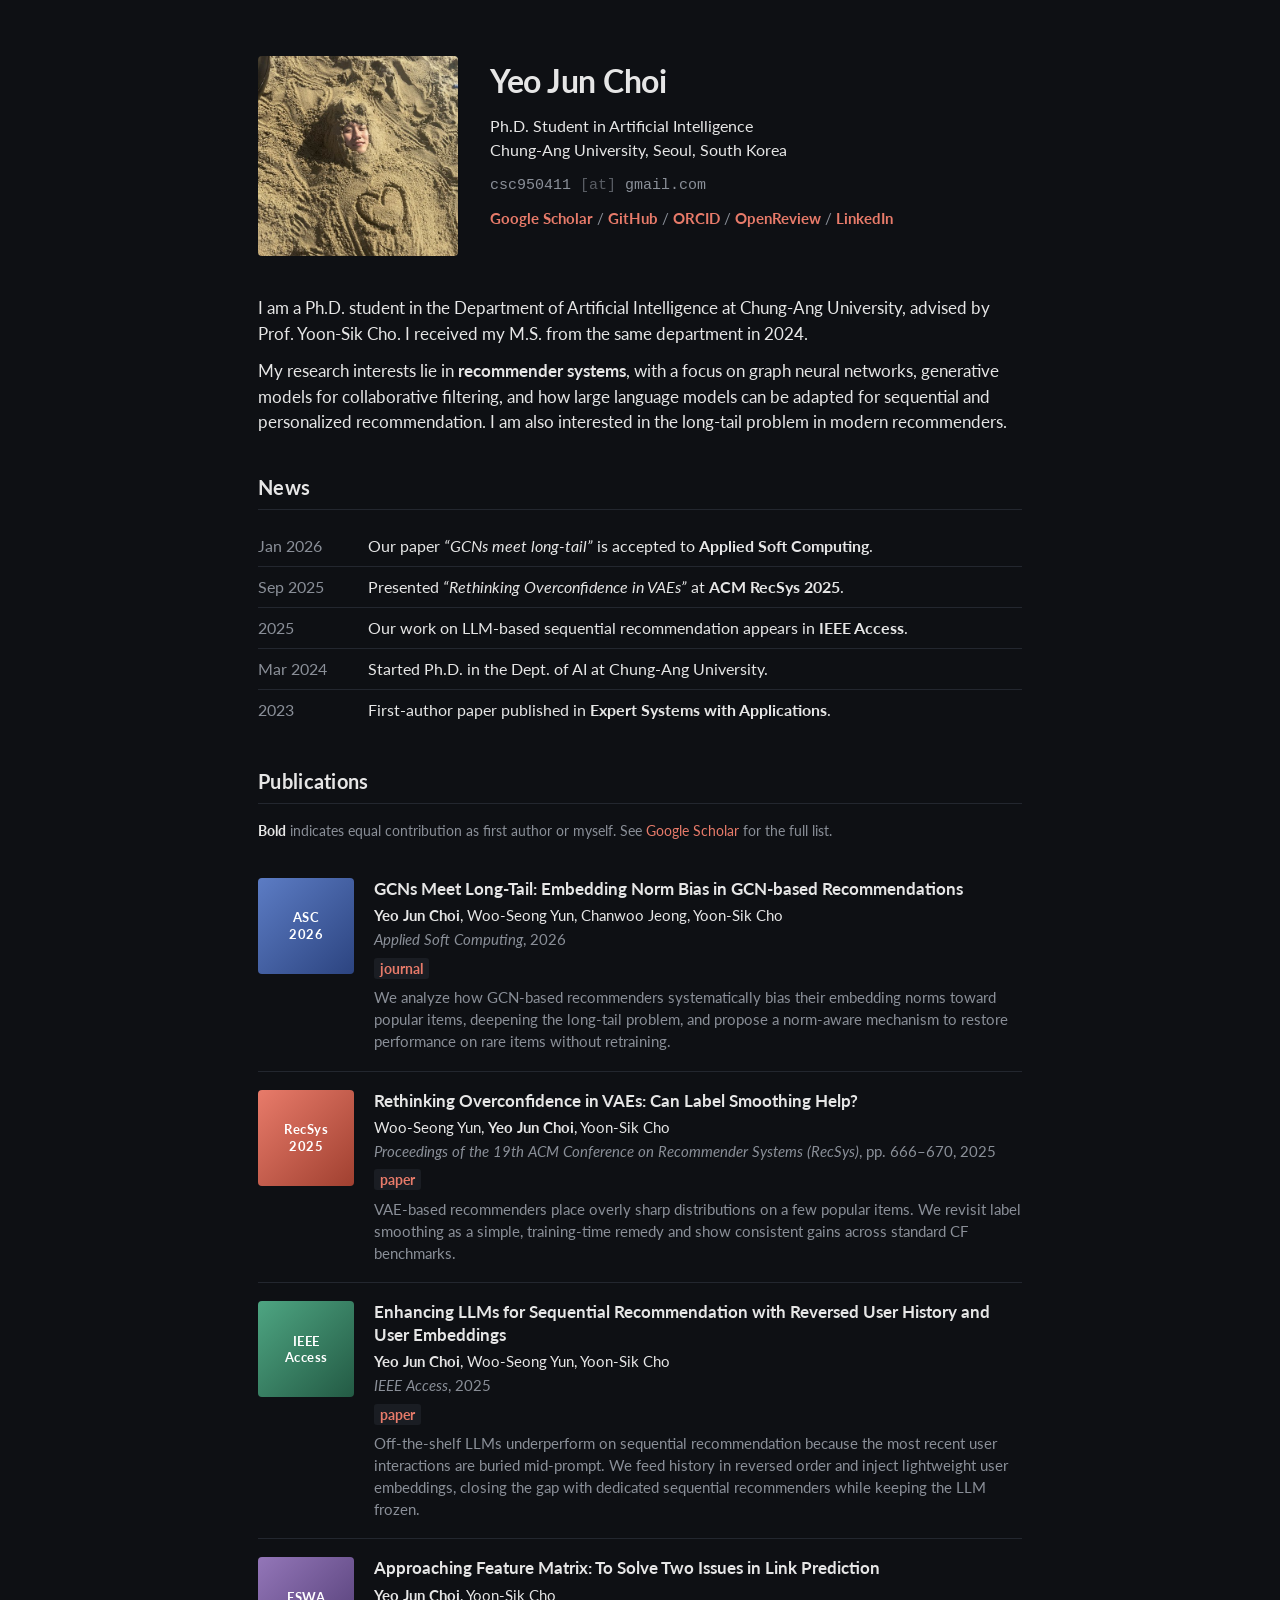
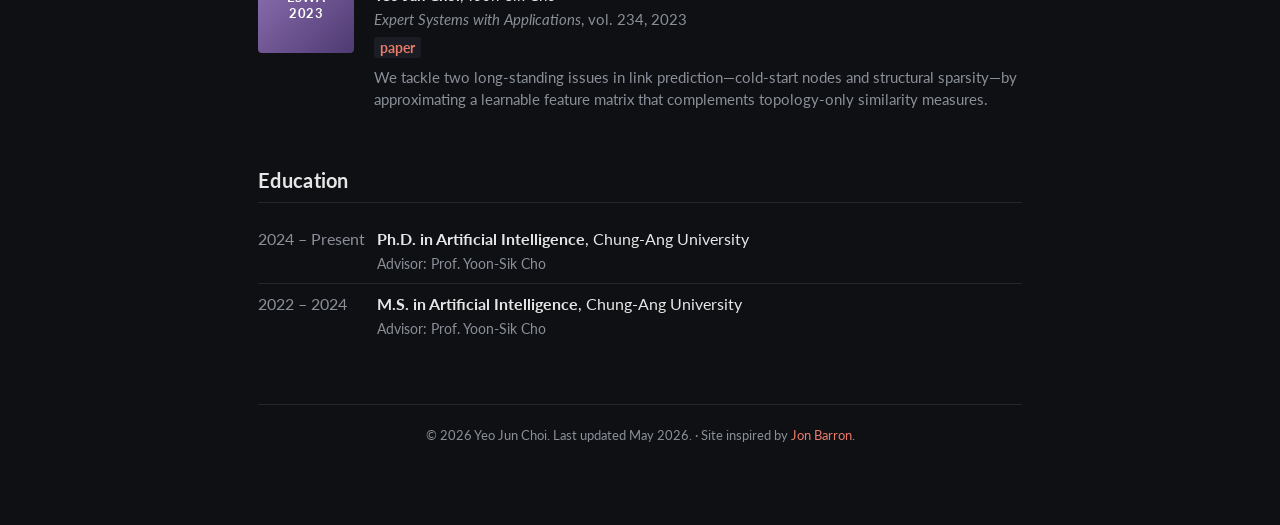
==== index.html @ 3d8f27a7 "Initial personal page" ====
<!DOCTYPE html>
<html lang="en">
<head>
<meta charset="UTF-8" />
<meta name="viewport" content="width=device-width, initial-scale=1.0" />
<title>Yeo Jun Choi</title>
<meta name="description" content="Yeo Jun Choi — PhD student in AI at Chung-Ang University. Recommender systems, graph neural networks, and LLMs for recommendation." />
<meta name="author" content="Yeo Jun Choi" />

<!-- Open Graph -->
<meta property="og:title" content="Yeo Jun Choi" />
<meta property="og:description" content="PhD student in AI at Chung-Ang University. Recommender systems, GNNs, LLMs for recommendation." />
<meta property="og:image" content="assets/profile.jpg" />
<meta property="og:type" content="profile" />

<link rel="icon" href="data:image/svg+xml,%3Csvg xmlns='http://www.w3.org/2000/svg' viewBox='0 0 16 16'%3E%3Ctext y='14' font-size='14'%3E%F0%9F%93%9A%3C/text%3E%3C/svg%3E" />

<link rel="preconnect" href="https://fonts.googleapis.com">
<link rel="preconnect" href="https://fonts.gstatic.com" crossorigin>
<link href="https://fonts.googleapis.com/css2?family=Lato:wght@300;400;700&family=Charter&display=swap" rel="stylesheet">
<link rel="stylesheet" href="style.css" />
</head>
<body>

<main class="page">

  <!-- ============== HEADER ============== -->
  <section class="hero">
    <div class="hero-photo">
      <img src="assets/profile.jpg" alt="Yeo Jun Choi" />
    </div>
    <div class="hero-text">
      <h1>Yeo Jun Choi</h1>
      <p class="title">
        Ph.D. Student in Artificial Intelligence<br />
        Chung-Ang University, Seoul, South Korea
      </p>
      <p class="contact">
        <span>csc950411 <span class="at">[at]</span> gmail.com</span>
      </p>
      <p class="links">
        <a href="https://scholar.google.com/citations?user=bfvehToAAAAJ" target="_blank" rel="noopener">Google&nbsp;Scholar</a> /
        <a href="https://github.com/Yeo-Jun-Choi" target="_blank" rel="noopener">GitHub</a> /
        <a href="https://orcid.org/0009-0006-1465-7208" target="_blank" rel="noopener">ORCID</a> /
        <a href="https://openreview.net/profile?id=~YeoJun_Choi1" target="_blank" rel="noopener">OpenReview</a> /
        <a href="https://www.linkedin.com/in/yeojun-choi-95602b291/" target="_blank" rel="noopener">LinkedIn</a>
      </p>
    </div>
  </section>

  <!-- ============== BIO ============== -->
  <section class="block">
    <p>
      I am a Ph.D. student in the Department of Artificial Intelligence
      at Chung-Ang University, advised by Prof. Yoon-Sik Cho.
      I received my M.S. from the same department in 2024.
    </p>
    <p>
      My research interests lie in <strong>recommender systems</strong>, with a focus on
      graph neural networks, generative models for collaborative filtering, and how
      large language models can be adapted for sequential and personalized recommendation.
      I am also interested in the long-tail problem in modern recommenders.
    </p>
  </section>

  <!-- ============== NEWS ============== -->
  <section class="block">
    <h2>News</h2>
    <table class="news-table">
      <tr>
        <td class="date">Jan 2026</td>
        <td>Our paper <em>&ldquo;GCNs meet long-tail&rdquo;</em> is accepted to <strong>Applied Soft Computing</strong>.</td>
      </tr>
      <tr>
        <td class="date">Sep 2025</td>
        <td>Presented <em>&ldquo;Rethinking Overconfidence in VAEs&rdquo;</em> at <strong>ACM RecSys 2025</strong>.</td>
      </tr>
      <tr>
        <td class="date">2025</td>
        <td>Our work on LLM-based sequential recommendation appears in <strong>IEEE Access</strong>.</td>
      </tr>
      <tr>
        <td class="date">Mar 2024</td>
        <td>Started Ph.D. in the Dept. of AI at Chung-Ang University.</td>
      </tr>
      <tr>
        <td class="date">2023</td>
        <td>First-author paper published in <strong>Expert Systems with Applications</strong>.</td>
      </tr>
    </table>
  </section>

  <!-- ============== PUBLICATIONS ============== -->
  <section class="block">
    <h2>Publications</h2>
    <p class="note">
      <span class="me">Bold</span> indicates equal contribution as first author or myself.
      See <a href="https://scholar.google.com/citations?user=bfvehToAAAAJ" target="_blank" rel="noopener">Google&nbsp;Scholar</a>
      for the full list.
    </p>

    <!-- ============ Paper 1 ============ -->
    <div class="pub">
      <div class="pub-thumb thumb-asc">
        <span>ASC<br/>2026</span>
      </div>
      <div class="pub-body">
        <div class="pub-title">GCNs Meet Long-Tail: Embedding Norm Bias in GCN-based Recommendations</div>
        <div class="pub-authors">
          <span class="me">Yeo Jun Choi</span>, Woo-Seong Yun, Chanwoo Jeong, Yoon-Sik Cho
        </div>
        <div class="pub-venue">
          <em>Applied Soft Computing</em>, 2026
        </div>
        <div class="pub-links">
          <a href="https://www.sciencedirect.com/journal/applied-soft-computing" target="_blank" rel="noopener">journal</a>
        </div>
        <div class="pub-abstract">
          We analyze how GCN-based recommenders systematically bias their embedding norms
          toward popular items, deepening the long-tail problem, and propose a
          norm-aware mechanism to restore performance on rare items without retraining.
        </div>
      </div>
    </div>

    <!-- ============ Paper 2 ============ -->
    <div class="pub">
      <div class="pub-thumb thumb-recsys">
        <span>RecSys<br/>2025</span>
      </div>
      <div class="pub-body">
        <div class="pub-title">Rethinking Overconfidence in VAEs: Can Label Smoothing Help?</div>
        <div class="pub-authors">
          Woo-Seong Yun, <span class="me">Yeo Jun Choi</span>, Yoon-Sik Cho
        </div>
        <div class="pub-venue">
          <em>Proceedings of the 19th ACM Conference on Recommender Systems (RecSys)</em>, pp. 666&ndash;670, 2025
        </div>
        <div class="pub-links">
          <a href="https://dl.acm.org/doi/10.1145/3705328.3748177" target="_blank" rel="noopener">paper</a>
        </div>
        <div class="pub-abstract">
          VAE-based recommenders place overly sharp distributions on a few popular
          items. We revisit label smoothing as a simple, training-time remedy and
          show consistent gains across standard CF benchmarks.
        </div>
      </div>
    </div>

    <!-- ============ Paper 3 ============ -->
    <div class="pub">
      <div class="pub-thumb thumb-llm">
        <span>IEEE<br/>Access</span>
      </div>
      <div class="pub-body">
        <div class="pub-title">Enhancing LLMs for Sequential Recommendation with Reversed User History and User Embeddings</div>
        <div class="pub-authors">
          <span class="me">Yeo Jun Choi</span>, Woo-Seong Yun, Yoon-Sik Cho
        </div>
        <div class="pub-venue">
          <em>IEEE Access</em>, 2025
        </div>
        <div class="pub-links">
          <a href="https://ieeexplore.ieee.org/" target="_blank" rel="noopener">paper</a>
        </div>
        <div class="pub-abstract">
          Off-the-shelf LLMs underperform on sequential recommendation because the
          most recent user interactions are buried mid-prompt. We feed history in
          reversed order and inject lightweight user embeddings, closing the gap with
          dedicated sequential recommenders while keeping the LLM frozen.
        </div>
      </div>
    </div>

    <!-- ============ Paper 4 ============ -->
    <div class="pub">
      <div class="pub-thumb thumb-eswa">
        <span>ESWA<br/>2023</span>
      </div>
      <div class="pub-body">
        <div class="pub-title">Approaching Feature Matrix: To Solve Two Issues in Link Prediction</div>
        <div class="pub-authors">
          <span class="me">Yeo Jun Choi</span>, Yoon-Sik Cho
        </div>
        <div class="pub-venue">
          <em>Expert Systems with Applications</em>, vol. 234, 2023
        </div>
        <div class="pub-links">
          <a href="https://www.sciencedirect.com/science/article/abs/pii/S0957417423015919" target="_blank" rel="noopener">paper</a>
        </div>
        <div class="pub-abstract">
          We tackle two long-standing issues in link prediction&mdash;cold-start nodes
          and structural sparsity&mdash;by approximating a learnable feature matrix
          that complements topology-only similarity measures.
        </div>
      </div>
    </div>

  </section>

  <!-- ============== EDUCATION ============== -->
  <section class="block">
    <h2>Education</h2>
    <table class="edu-table">
      <tr>
        <td class="date">2024&nbsp;&ndash;&nbsp;Present</td>
        <td>
          <strong>Ph.D. in Artificial Intelligence</strong>, Chung-Ang University<br />
          <span class="muted">Advisor: Prof. Yoon-Sik Cho</span>
        </td>
      </tr>
      <tr>
        <td class="date">2022&nbsp;&ndash;&nbsp;2024</td>
        <td>
          <strong>M.S. in Artificial Intelligence</strong>, Chung-Ang University<br />
          <span class="muted">Advisor: Prof. Yoon-Sik Cho</span>
        </td>
      </tr>
    </table>
  </section>

  <!-- ============== FOOTER ============== -->
  <footer>
    <p>
      &copy; <span id="year">2026</span> Yeo Jun Choi.
      Last updated <span id="updated">May 2026</span>.
      &middot; Site inspired by <a href="https://jonbarron.info/" target="_blank" rel="noopener">Jon Barron</a>.
    </p>
  </footer>

</main>

<script>
  document.getElementById('year').textContent = new Date().getFullYear();
</script>

</body>
</html>
---- style.css ----
/* ==========================================================
   Yeo Jun Choi — personal page
   Inspired by Jon Barron's classic academic layout.
   ========================================================== */

:root {
  --bg: #0e1014;            /* near-black */
  --fg: #e6e6e6;            /* off-white body text */
  --muted: #8a8f98;
  --link: #e87b6a;          /* warm coral, readable on dark */
  --link-hover: #f4a89b;
  --rule: #23272f;
  --accent: #1a1d23;        /* slightly lighter dark block */
  --max-width: 820px;
}

* { box-sizing: border-box; }

html, body {
  margin: 0;
  padding: 0;
  background: var(--bg);
  color: var(--fg);
  font-family: 'Lato', 'Helvetica Neue', Helvetica, Arial, sans-serif;
  font-weight: 400;
  font-size: 16.5px;
  line-height: 1.55;
  -webkit-font-smoothing: antialiased;
  -moz-osx-font-smoothing: grayscale;
}

a {
  color: var(--link);
  text-decoration: none;
  transition: color 0.15s ease;
}
a:hover { color: var(--link-hover); text-decoration: underline; }

strong { font-weight: 700; }
em { font-style: italic; }

.page {
  max-width: var(--max-width);
  margin: 0 auto;
  padding: 56px 28px 80px;
}

/* ============ HERO ============ */
.hero {
  display: flex;
  gap: 32px;
  align-items: flex-start;
  margin-bottom: 40px;
}
.hero-photo {
  flex: 0 0 200px;
}
.hero-photo img {
  width: 200px;
  height: 200px;
  object-fit: cover;
  object-position: center 25%;
  border-radius: 4px;
  display: block;
}
.hero-text {
  flex: 1;
  min-width: 0;
}
.hero-text h1 {
  font-size: 32px;
  font-weight: 700;
  margin: 0 0 8px 0;
  letter-spacing: -0.5px;
}
.hero-text .title {
  margin: 0 0 12px 0;
  font-size: 16px;
  line-height: 1.5;
  color: var(--fg);
}
.hero-text .contact {
  margin: 0 0 10px 0;
  font-size: 15px;
  color: var(--muted);
  font-family: 'Consolas', 'Menlo', 'Courier New', monospace;
}
.hero-text .contact .at { opacity: 0.6; }
.hero-text .links {
  margin: 0;
  font-size: 15px;
  color: var(--muted);
}
.hero-text .links a { font-weight: 700; }

/* ============ SECTION BLOCKS ============ */
.block {
  margin: 36px 0;
}
.block h2 {
  font-size: 20px;
  font-weight: 700;
  margin: 0 0 16px 0;
  padding-bottom: 6px;
  border-bottom: 1px solid var(--rule);
  letter-spacing: 0.3px;
}
.block p {
  margin: 0 0 12px 0;
}
.block p.seeking {
  background: var(--accent);
  border-left: 3px solid var(--link);
  padding: 12px 16px;
  margin-top: 18px;
  border-radius: 0 3px 3px 0;
}
.block .note {
  font-size: 14px;
  color: var(--muted);
  margin-bottom: 18px;
}

/* ============ NEWS / EDUCATION TABLES ============ */
.news-table, .edu-table {
  width: 100%;
  border-collapse: collapse;
  font-size: 15.5px;
}
.news-table td, .edu-table td {
  padding: 8px 12px 8px 0;
  vertical-align: top;
  border-bottom: 1px solid var(--rule);
}
.news-table tr:last-child td,
.edu-table tr:last-child td {
  border-bottom: none;
}
.date {
  white-space: nowrap;
  color: var(--muted);
  font-variant-numeric: tabular-nums;
  width: 110px;
}
.muted { color: var(--muted); font-size: 14px; }

/* ============ PUBLICATIONS ============ */
.pub {
  display: flex;
  gap: 20px;
  padding: 18px 0;
  border-bottom: 1px solid var(--rule);
  align-items: flex-start;
}
.pub:last-child { border-bottom: none; }

.pub-thumb {
  flex: 0 0 96px;
  height: 96px;
  border-radius: 4px;
  display: flex;
  align-items: center;
  justify-content: center;
  color: #ffffff;
  font-weight: 700;
  font-size: 13px;
  text-align: center;
  line-height: 1.25;
  letter-spacing: 0.5px;
}
.thumb-asc    { background: linear-gradient(135deg,#5c7cc4,#2c4480); }
.thumb-recsys { background: linear-gradient(135deg,#e87b6a,#a04030); }
.thumb-llm    { background: linear-gradient(135deg,#4ea582,#235a44); }
.thumb-eswa   { background: linear-gradient(135deg,#9376b8,#4f3a72); }

.pub-body {
  flex: 1;
  min-width: 0;
}
.pub-title {
  font-weight: 700;
  font-size: 16.5px;
  line-height: 1.35;
  margin-bottom: 4px;
}
.pub-authors {
  font-size: 15px;
  margin-bottom: 2px;
  color: var(--fg);
}
.pub-authors .me { font-weight: 700; }
.pub-venue {
  font-size: 14.5px;
  color: var(--muted);
  margin-bottom: 6px;
}
.pub-links {
  font-size: 14px;
  margin-bottom: 8px;
}
.pub-links a {
  margin-right: 10px;
  padding: 2px 6px;
  background: var(--accent);
  border-radius: 3px;
  font-weight: 700;
}
.pub-abstract {
  font-size: 14.5px;
  color: var(--muted);
  line-height: 1.5;
}

.me { font-weight: 700; color: var(--fg); }

/* ============ FOOTER ============ */
footer {
  margin-top: 56px;
  padding-top: 20px;
  border-top: 1px solid var(--rule);
  font-size: 13px;
  color: var(--muted);
  text-align: center;
}
footer p { margin: 0; }

/* ============ RESPONSIVE ============ */
@media (max-width: 600px) {
  .page { padding: 32px 18px 60px; }
  .hero { flex-direction: column; gap: 20px; align-items: center; text-align: center; }
  .hero-photo { flex: 0 0 auto; }
  .hero-photo img { width: 160px; height: 160px; }
  .hero-text h1 { font-size: 28px; }

  .pub { flex-direction: column; gap: 12px; }
  .pub-thumb { flex: 0 0 auto; width: 100%; height: 60px; }

  .date { width: 90px; font-size: 13.5px; }
  .news-table, .edu-table { font-size: 14.5px; }
}
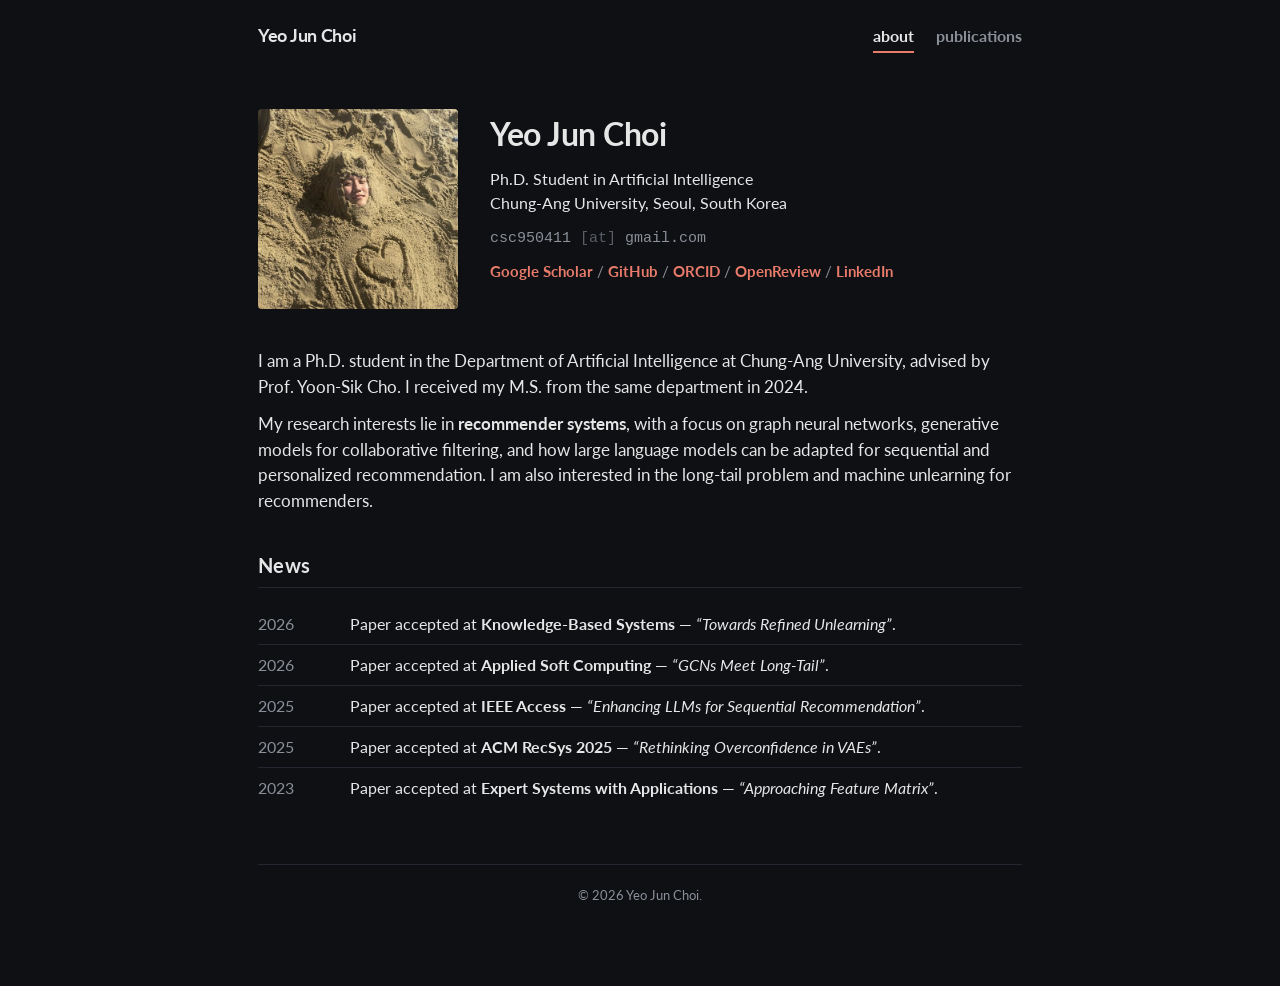
==== commit dd2cb247: "Restructure into about + publications pages Add new Knowledge-Based Systems paper (accepted); move p" ====
--- a/index.html
+++ b/index.html
@@ -4,12 +4,12 @@
 <meta charset="UTF-8" />
 <meta name="viewport" content="width=device-width, initial-scale=1.0" />
 <title>Yeo Jun Choi</title>
-<meta name="description" content="Yeo Jun Choi — PhD student in AI at Chung-Ang University. Recommender systems, graph neural networks, and LLMs for recommendation." />
+<meta name="description" content="Yeo Jun Choi — PhD student in AI at Chung-Ang University. Recommender systems, graph neural networks, LLMs for recommendation, and machine unlearning." />
 <meta name="author" content="Yeo Jun Choi" />
 
 <!-- Open Graph -->
 <meta property="og:title" content="Yeo Jun Choi" />
-<meta property="og:description" content="PhD student in AI at Chung-Ang University. Recommender systems, GNNs, LLMs for recommendation." />
+<meta property="og:description" content="PhD student in AI at Chung-Ang University. Recommender systems, GNNs, LLMs, machine unlearning." />
 <meta property="og:image" content="assets/profile.jpg" />
 <meta property="og:type" content="profile" />
 
@@ -21,6 +21,15 @@
 <link rel="stylesheet" href="style.css" />
 </head>
 <body>
+
+<!-- ============== NAV ============== -->
+<nav class="nav">
+  <a class="nav-name" href="index.html">Yeo Jun Choi</a>
+  <div class="nav-links">
+    <a href="index.html" class="active">about</a>
+    <a href="publications.html">publications</a>
+  </div>
+</nav>
 
 <main class="page">
 
@@ -59,7 +68,7 @@
       My research interests lie in <strong>recommender systems</strong>, with a focus on
       graph neural networks, generative models for collaborative filtering, and how
       large language models can be adapted for sequential and personalized recommendation.
-      I am also interested in the long-tail problem in modern recommenders.
+      I am also interested in the long-tail problem and machine unlearning for recommenders.
     </p>
   </section>
 
@@ -68,164 +77,31 @@
     <h2>News</h2>
     <table class="news-table">
       <tr>
-        <td class="date">Jan 2026</td>
-        <td>Our paper <em>&ldquo;GCNs meet long-tail&rdquo;</em> is accepted to <strong>Applied Soft Computing</strong>.</td>
+        <td class="date">2026</td>
+        <td>Paper accepted at <strong>Knowledge-Based Systems</strong> &mdash; <em>&ldquo;Towards Refined Unlearning&rdquo;</em>.</td>
       </tr>
       <tr>
-        <td class="date">Sep 2025</td>
-        <td>Presented <em>&ldquo;Rethinking Overconfidence in VAEs&rdquo;</em> at <strong>ACM RecSys 2025</strong>.</td>
+        <td class="date">2026</td>
+        <td>Paper accepted at <strong>Applied Soft Computing</strong> &mdash; <em>&ldquo;GCNs Meet Long-Tail&rdquo;</em>.</td>
       </tr>
       <tr>
         <td class="date">2025</td>
-        <td>Our work on LLM-based sequential recommendation appears in <strong>IEEE Access</strong>.</td>
+        <td>Paper accepted at <strong>IEEE Access</strong> &mdash; <em>&ldquo;Enhancing LLMs for Sequential Recommendation&rdquo;</em>.</td>
       </tr>
       <tr>
-        <td class="date">Mar 2024</td>
-        <td>Started Ph.D. in the Dept. of AI at Chung-Ang University.</td>
+        <td class="date">2025</td>
+        <td>Paper accepted at <strong>ACM RecSys 2025</strong> &mdash; <em>&ldquo;Rethinking Overconfidence in VAEs&rdquo;</em>.</td>
       </tr>
       <tr>
         <td class="date">2023</td>
-        <td>First-author paper published in <strong>Expert Systems with Applications</strong>.</td>
-      </tr>
-    </table>
-  </section>
-
-  <!-- ============== PUBLICATIONS ============== -->
-  <section class="block">
-    <h2>Publications</h2>
-    <p class="note">
-      <span class="me">Bold</span> indicates equal contribution as first author or myself.
-      See <a href="https://scholar.google.com/citations?user=bfvehToAAAAJ" target="_blank" rel="noopener">Google&nbsp;Scholar</a>
-      for the full list.
-    </p>
-
-    <!-- ============ Paper 1 ============ -->
-    <div class="pub">
-      <div class="pub-thumb thumb-asc">
-        <span>ASC<br/>2026</span>
-      </div>
-      <div class="pub-body">
-        <div class="pub-title">GCNs Meet Long-Tail: Embedding Norm Bias in GCN-based Recommendations</div>
-        <div class="pub-authors">
-          <span class="me">Yeo Jun Choi</span>, Woo-Seong Yun, Chanwoo Jeong, Yoon-Sik Cho
-        </div>
-        <div class="pub-venue">
-          <em>Applied Soft Computing</em>, 2026
-        </div>
-        <div class="pub-links">
-          <a href="https://www.sciencedirect.com/journal/applied-soft-computing" target="_blank" rel="noopener">journal</a>
-        </div>
-        <div class="pub-abstract">
-          We analyze how GCN-based recommenders systematically bias their embedding norms
-          toward popular items, deepening the long-tail problem, and propose a
-          norm-aware mechanism to restore performance on rare items without retraining.
-        </div>
-      </div>
-    </div>
-
-    <!-- ============ Paper 2 ============ -->
-    <div class="pub">
-      <div class="pub-thumb thumb-recsys">
-        <span>RecSys<br/>2025</span>
-      </div>
-      <div class="pub-body">
-        <div class="pub-title">Rethinking Overconfidence in VAEs: Can Label Smoothing Help?</div>
-        <div class="pub-authors">
-          Woo-Seong Yun, <span class="me">Yeo Jun Choi</span>, Yoon-Sik Cho
-        </div>
-        <div class="pub-venue">
-          <em>Proceedings of the 19th ACM Conference on Recommender Systems (RecSys)</em>, pp. 666&ndash;670, 2025
-        </div>
-        <div class="pub-links">
-          <a href="https://dl.acm.org/doi/10.1145/3705328.3748177" target="_blank" rel="noopener">paper</a>
-        </div>
-        <div class="pub-abstract">
-          VAE-based recommenders place overly sharp distributions on a few popular
-          items. We revisit label smoothing as a simple, training-time remedy and
-          show consistent gains across standard CF benchmarks.
-        </div>
-      </div>
-    </div>
-
-    <!-- ============ Paper 3 ============ -->
-    <div class="pub">
-      <div class="pub-thumb thumb-llm">
-        <span>IEEE<br/>Access</span>
-      </div>
-      <div class="pub-body">
-        <div class="pub-title">Enhancing LLMs for Sequential Recommendation with Reversed User History and User Embeddings</div>
-        <div class="pub-authors">
-          <span class="me">Yeo Jun Choi</span>, Woo-Seong Yun, Yoon-Sik Cho
-        </div>
-        <div class="pub-venue">
-          <em>IEEE Access</em>, 2025
-        </div>
-        <div class="pub-links">
-          <a href="https://ieeexplore.ieee.org/" target="_blank" rel="noopener">paper</a>
-        </div>
-        <div class="pub-abstract">
-          Off-the-shelf LLMs underperform on sequential recommendation because the
-          most recent user interactions are buried mid-prompt. We feed history in
-          reversed order and inject lightweight user embeddings, closing the gap with
-          dedicated sequential recommenders while keeping the LLM frozen.
-        </div>
-      </div>
-    </div>
-
-    <!-- ============ Paper 4 ============ -->
-    <div class="pub">
-      <div class="pub-thumb thumb-eswa">
-        <span>ESWA<br/>2023</span>
-      </div>
-      <div class="pub-body">
-        <div class="pub-title">Approaching Feature Matrix: To Solve Two Issues in Link Prediction</div>
-        <div class="pub-authors">
-          <span class="me">Yeo Jun Choi</span>, Yoon-Sik Cho
-        </div>
-        <div class="pub-venue">
-          <em>Expert Systems with Applications</em>, vol. 234, 2023
-        </div>
-        <div class="pub-links">
-          <a href="https://www.sciencedirect.com/science/article/abs/pii/S0957417423015919" target="_blank" rel="noopener">paper</a>
-        </div>
-        <div class="pub-abstract">
-          We tackle two long-standing issues in link prediction&mdash;cold-start nodes
-          and structural sparsity&mdash;by approximating a learnable feature matrix
-          that complements topology-only similarity measures.
-        </div>
-      </div>
-    </div>
-
-  </section>
-
-  <!-- ============== EDUCATION ============== -->
-  <section class="block">
-    <h2>Education</h2>
-    <table class="edu-table">
-      <tr>
-        <td class="date">2024&nbsp;&ndash;&nbsp;Present</td>
-        <td>
-          <strong>Ph.D. in Artificial Intelligence</strong>, Chung-Ang University<br />
-          <span class="muted">Advisor: Prof. Yoon-Sik Cho</span>
-        </td>
-      </tr>
-      <tr>
-        <td class="date">2022&nbsp;&ndash;&nbsp;2024</td>
-        <td>
-          <strong>M.S. in Artificial Intelligence</strong>, Chung-Ang University<br />
-          <span class="muted">Advisor: Prof. Yoon-Sik Cho</span>
-        </td>
+        <td>Paper accepted at <strong>Expert Systems with Applications</strong> &mdash; <em>&ldquo;Approaching Feature Matrix&rdquo;</em>.</td>
       </tr>
     </table>
   </section>
 
   <!-- ============== FOOTER ============== -->
   <footer>
-    <p>
-      &copy; <span id="year">2026</span> Yeo Jun Choi.
-      Last updated <span id="updated">May 2026</span>.
-      &middot; Site inspired by <a href="https://jonbarron.info/" target="_blank" rel="noopener">Jon Barron</a>.
-    </p>
+    <p>&copy; <span id="year">2026</span> Yeo Jun Choi.</p>
   </footer>
 
 </main>
--- a/style.css
+++ b/style.css
@@ -1,6 +1,6 @@
 /* ==========================================================
-   Yeo Jun Choi — personal page
-   Inspired by Jon Barron's classic academic layout.
+   Yeo Jun Choi — personal academic site
+   Dark theme. about + publications pages.
    ========================================================== */
 
 :root {
@@ -42,7 +42,41 @@
 .page {
   max-width: var(--max-width);
   margin: 0 auto;
-  padding: 56px 28px 80px;
+  padding: 28px 28px 80px;
+}
+
+/* ============ NAV BAR ============ */
+.nav {
+  max-width: var(--max-width);
+  margin: 0 auto;
+  padding: 22px 28px 0;
+  display: flex;
+  align-items: baseline;
+  justify-content: space-between;
+  gap: 16px;
+}
+.nav-name {
+  font-size: 18px;
+  font-weight: 700;
+  color: var(--fg);
+  letter-spacing: -0.3px;
+}
+.nav-name:hover { color: var(--fg); text-decoration: none; }
+.nav-links {
+  display: flex;
+  gap: 22px;
+  font-size: 15.5px;
+}
+.nav-links a {
+  color: var(--muted);
+  font-weight: 700;
+  padding-bottom: 3px;
+  border-bottom: 2px solid transparent;
+}
+.nav-links a:hover { color: var(--fg); text-decoration: none; }
+.nav-links a.active {
+  color: var(--fg);
+  border-bottom-color: var(--link);
 }
 
 /* ============ HERO ============ */
@@ -50,7 +84,7 @@
   display: flex;
   gap: 32px;
   align-items: flex-start;
-  margin-bottom: 40px;
+  margin: 28px 0 40px;
 }
 .hero-photo {
   flex: 0 0 200px;
@@ -108,78 +142,68 @@
 .block p {
   margin: 0 0 12px 0;
 }
-.block p.seeking {
-  background: var(--accent);
-  border-left: 3px solid var(--link);
-  padding: 12px 16px;
-  margin-top: 18px;
-  border-radius: 0 3px 3px 0;
-}
 .block .note {
   font-size: 14px;
   color: var(--muted);
   margin-bottom: 18px;
 }
 
-/* ============ NEWS / EDUCATION TABLES ============ */
-.news-table, .edu-table {
+/* ============ PAGE TITLE (publications page) ============ */
+.page-title {
+  font-size: 30px;
+  font-weight: 700;
+  letter-spacing: -0.5px;
+  margin: 28px 0 6px;
+}
+.page-subtitle {
+  color: var(--muted);
+  font-size: 15px;
+  margin: 0 0 28px;
+}
+
+/* ============ NEWS TABLE ============ */
+.news-table {
   width: 100%;
   border-collapse: collapse;
   font-size: 15.5px;
 }
-.news-table td, .edu-table td {
+.news-table td {
   padding: 8px 12px 8px 0;
   vertical-align: top;
   border-bottom: 1px solid var(--rule);
 }
-.news-table tr:last-child td,
-.edu-table tr:last-child td {
-  border-bottom: none;
-}
+.news-table tr:last-child td { border-bottom: none; }
 .date {
   white-space: nowrap;
   color: var(--muted);
   font-variant-numeric: tabular-nums;
-  width: 110px;
+  width: 92px;
 }
 .muted { color: var(--muted); font-size: 14px; }
 
 /* ============ PUBLICATIONS ============ */
-.pub {
-  display: flex;
-  gap: 20px;
+.pub-year {
+  margin-top: 14px;
+}
+.year-head {
+  font-size: 22px;
+  font-weight: 700;
+  color: var(--muted);
+  margin: 30px 0 6px;
+  padding-bottom: 6px;
+  border-bottom: 1px solid var(--rule);
+  letter-spacing: 0.5px;
+}
+
+.pub-entry {
   padding: 18px 0;
   border-bottom: 1px solid var(--rule);
-  align-items: flex-start;
-}
-.pub:last-child { border-bottom: none; }
-
-.pub-thumb {
-  flex: 0 0 96px;
-  height: 96px;
-  border-radius: 4px;
-  display: flex;
-  align-items: center;
-  justify-content: center;
-  color: #ffffff;
-  font-weight: 700;
-  font-size: 13px;
-  text-align: center;
-  line-height: 1.25;
-  letter-spacing: 0.5px;
-}
-.thumb-asc    { background: linear-gradient(135deg,#5c7cc4,#2c4480); }
-.thumb-recsys { background: linear-gradient(135deg,#e87b6a,#a04030); }
-.thumb-llm    { background: linear-gradient(135deg,#4ea582,#235a44); }
-.thumb-eswa   { background: linear-gradient(135deg,#9376b8,#4f3a72); }
-
-.pub-body {
-  flex: 1;
-  min-width: 0;
-}
+}
+.pub-entry:last-child { border-bottom: none; }
+
 .pub-title {
   font-weight: 700;
-  font-size: 16.5px;
+  font-size: 17px;
   line-height: 1.35;
   margin-bottom: 4px;
 }
@@ -194,21 +218,30 @@
   color: var(--muted);
   margin-bottom: 6px;
 }
+.pub-badge {
+  display: inline-block;
+  font-size: 12px;
+  font-weight: 700;
+  color: var(--link);
+  border: 1px solid var(--link);
+  border-radius: 3px;
+  padding: 0 6px;
+  margin-left: 6px;
+  vertical-align: middle;
+  letter-spacing: 0.3px;
+}
 .pub-links {
   font-size: 14px;
   margin-bottom: 8px;
 }
 .pub-links a {
-  margin-right: 10px;
-  padding: 2px 6px;
-  background: var(--accent);
-  border-radius: 3px;
-  font-weight: 700;
+  font-weight: 700;
+  margin-right: 14px;
 }
 .pub-abstract {
   font-size: 14.5px;
   color: var(--muted);
-  line-height: 1.5;
+  line-height: 1.55;
 }
 
 .me { font-weight: 700; color: var(--fg); }
@@ -226,15 +259,15 @@
 
 /* ============ RESPONSIVE ============ */
 @media (max-width: 600px) {
-  .page { padding: 32px 18px 60px; }
+  .nav { padding: 18px 18px 0; flex-wrap: wrap; gap: 10px; }
+  .nav-links { gap: 16px; }
+  .page { padding: 20px 18px 60px; }
   .hero { flex-direction: column; gap: 20px; align-items: center; text-align: center; }
   .hero-photo { flex: 0 0 auto; }
   .hero-photo img { width: 160px; height: 160px; }
   .hero-text h1 { font-size: 28px; }
 
-  .pub { flex-direction: column; gap: 12px; }
-  .pub-thumb { flex: 0 0 auto; width: 100%; height: 60px; }
-
-  .date { width: 90px; font-size: 13.5px; }
-  .news-table, .edu-table { font-size: 14.5px; }
-}
+  .date { width: 84px; font-size: 13.5px; }
+  .news-table { font-size: 14.5px; }
+  .page-title { font-size: 26px; }
+}
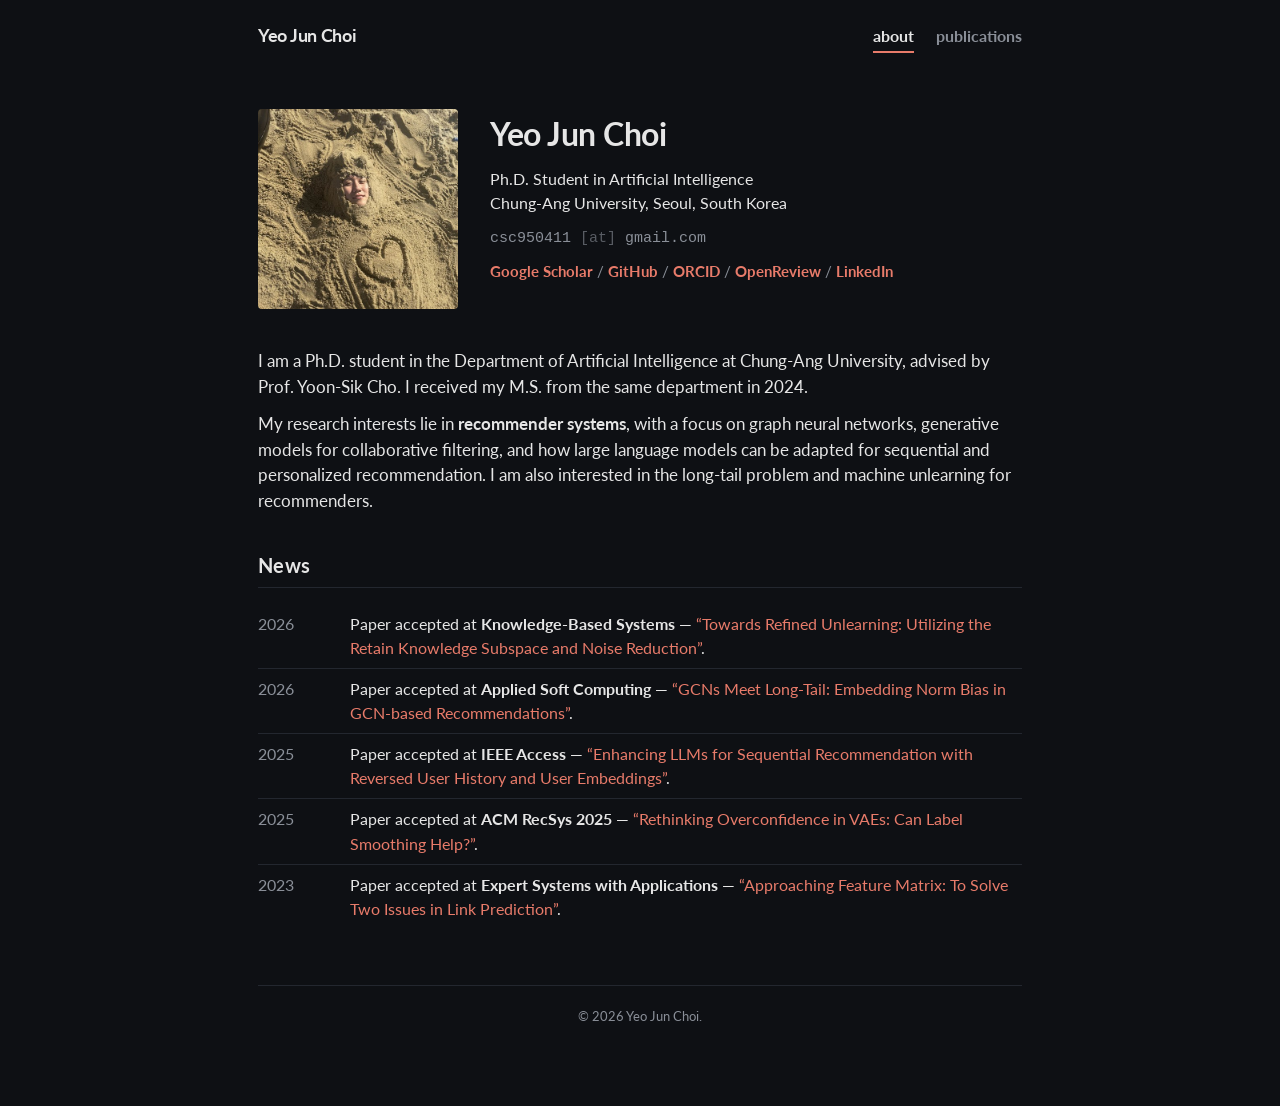
==== commit 5e0bec36: "News: use full paper titles with hyperlinks; link publication titles to DOIs" ====
--- a/index.html
+++ b/index.html
@@ -78,23 +78,28 @@
     <table class="news-table">
       <tr>
         <td class="date">2026</td>
-        <td>Paper accepted at <strong>Knowledge-Based Systems</strong> &mdash; <em>&ldquo;Towards Refined Unlearning&rdquo;</em>.</td>
+        <td>Paper accepted at <strong>Knowledge-Based Systems</strong> &mdash;
+          <a href="https://www.sciencedirect.com/journal/knowledge-based-systems" target="_blank" rel="noopener">&ldquo;Towards Refined Unlearning: Utilizing the Retain Knowledge Subspace and Noise Reduction&rdquo;</a>.</td>
       </tr>
       <tr>
         <td class="date">2026</td>
-        <td>Paper accepted at <strong>Applied Soft Computing</strong> &mdash; <em>&ldquo;GCNs Meet Long-Tail&rdquo;</em>.</td>
+        <td>Paper accepted at <strong>Applied Soft Computing</strong> &mdash;
+          <a href="https://doi.org/10.1016/j.asoc.2025.114226" target="_blank" rel="noopener">&ldquo;GCNs Meet Long-Tail: Embedding Norm Bias in GCN-based Recommendations&rdquo;</a>.</td>
       </tr>
       <tr>
         <td class="date">2025</td>
-        <td>Paper accepted at <strong>IEEE Access</strong> &mdash; <em>&ldquo;Enhancing LLMs for Sequential Recommendation&rdquo;</em>.</td>
+        <td>Paper accepted at <strong>IEEE Access</strong> &mdash;
+          <a href="https://doi.org/10.1109/ACCESS.2025.3583094" target="_blank" rel="noopener">&ldquo;Enhancing LLMs for Sequential Recommendation with Reversed User History and User Embeddings&rdquo;</a>.</td>
       </tr>
       <tr>
         <td class="date">2025</td>
-        <td>Paper accepted at <strong>ACM RecSys 2025</strong> &mdash; <em>&ldquo;Rethinking Overconfidence in VAEs&rdquo;</em>.</td>
+        <td>Paper accepted at <strong>ACM RecSys 2025</strong> &mdash;
+          <a href="https://doi.org/10.1145/3705328.3748039" target="_blank" rel="noopener">&ldquo;Rethinking Overconfidence in VAEs: Can Label Smoothing Help?&rdquo;</a>.</td>
       </tr>
       <tr>
         <td class="date">2023</td>
-        <td>Paper accepted at <strong>Expert Systems with Applications</strong> &mdash; <em>&ldquo;Approaching Feature Matrix&rdquo;</em>.</td>
+        <td>Paper accepted at <strong>Expert Systems with Applications</strong> &mdash;
+          <a href="https://doi.org/10.1016/j.eswa.2023.120985" target="_blank" rel="noopener">&ldquo;Approaching Feature Matrix: To Solve Two Issues in Link Prediction&rdquo;</a>.</td>
       </tr>
     </table>
   </section>
--- a/style.css
+++ b/style.css
@@ -207,6 +207,8 @@
   line-height: 1.35;
   margin-bottom: 4px;
 }
+.pub-title a { color: var(--fg); }
+.pub-title a:hover { color: var(--link); text-decoration: none; }
 .pub-authors {
   font-size: 15px;
   margin-bottom: 2px;
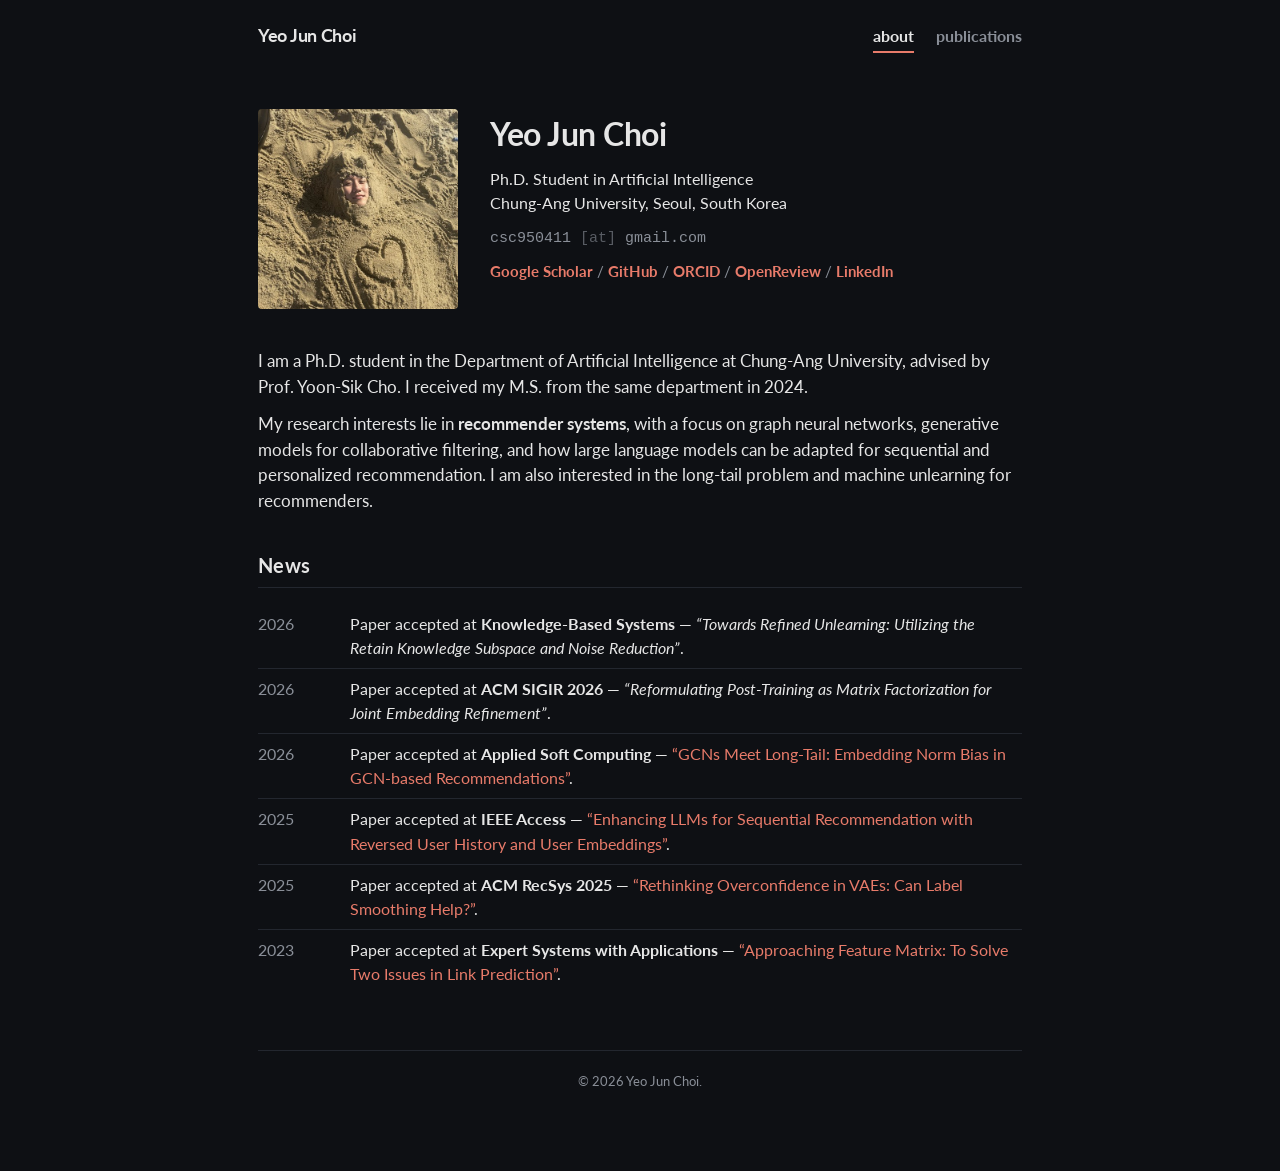
==== commit b787dc37: "Add SIGIR 2026 paper; equal-contribution asterisks; KBS abstract to-appear; order 2026 as KBS, SIGIR" ====
--- a/index.html
+++ b/index.html
@@ -79,7 +79,12 @@
       <tr>
         <td class="date">2026</td>
         <td>Paper accepted at <strong>Knowledge-Based Systems</strong> &mdash;
-          <a href="https://www.sciencedirect.com/journal/knowledge-based-systems" target="_blank" rel="noopener">&ldquo;Towards Refined Unlearning: Utilizing the Retain Knowledge Subspace and Noise Reduction&rdquo;</a>.</td>
+          <em>&ldquo;Towards Refined Unlearning: Utilizing the Retain Knowledge Subspace and Noise Reduction&rdquo;</em>.</td>
+      </tr>
+      <tr>
+        <td class="date">2026</td>
+        <td>Paper accepted at <strong>ACM SIGIR 2026</strong> &mdash;
+          <em>&ldquo;Reformulating Post-Training as Matrix Factorization for Joint Embedding Refinement&rdquo;</em>.</td>
       </tr>
       <tr>
         <td class="date">2026</td>
--- a/style.css
+++ b/style.css
@@ -215,6 +215,7 @@
   color: var(--fg);
 }
 .pub-authors .me { font-weight: 700; }
+sup.eq { color: var(--link); font-weight: 700; font-size: 0.72em; }
 .pub-venue {
   font-size: 14.5px;
   color: var(--muted);
